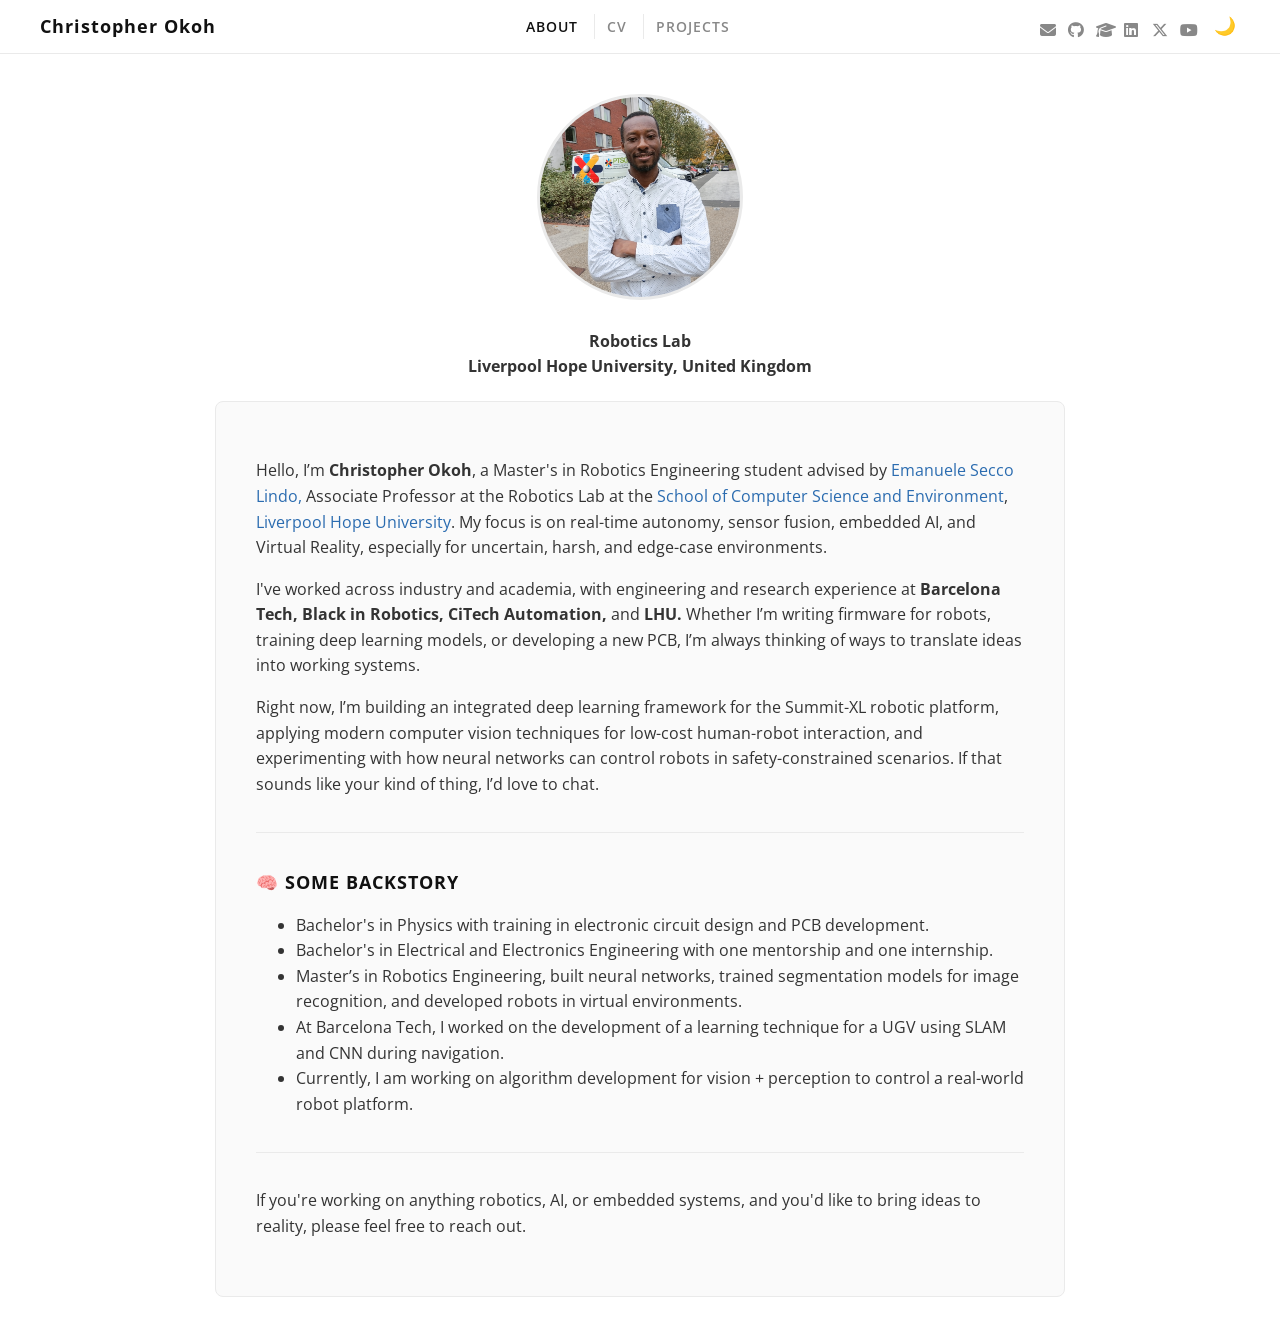
==== index.html @ cd01c273 "Update index.html" ====
<!DOCTYPE html>
<html lang="en">
<head>
    <meta charset="UTF-8">
    <meta name="viewport" content="width=device-width, initial-scale=1.0">
    <title>Christopher Okoh - About Me</title>
    <link rel="stylesheet" href="style.css">
    <link href="https://fonts.googleapis.com/css2?family=Open+Sans:wght@400;600;700&display=swap" rel="stylesheet">
    <link rel="stylesheet" href="https://cdnjs.cloudflare.com/ajax/libs/font-awesome/6.5.1/css/all.min.css" crossorigin="anonymous" referrerpolicy="no-referrer" />
</head>
<body>

    <header>
        <div class="header-container">
            <a href="index.html" class="site-title">Christopher Okoh</a>
            <nav>
                <ul>
                    <li><a href="index.html" class="active">ABOUT</a></li>
                    <li><a href="resume.html">CV</a></li>
                    <li><a href="projects.html">PROJECTS</a></li>
                </ul>
            </nav>
            <div class="header-actions">
                <div class="social-links">
                    <a href="mailto:okohchristopher@gmail.com" title="Email" class="social-icon"><i class="fas fa-envelope"></i></a>
                    <a href="https://github.com/ChristopherOkoh60" target="_blank" title="GitHub" class="social-icon"><i class="fab fa-github"></i></a>
                    <a href="https://scholar.google.com/citations?user=5Jgm3bQAAAAJ&hl=en" target="_blank" title="Google Scholar" class="social-icon"><i class="fas fa-graduation-cap"></i></a>
                    <a href="https://linkedin.com/in/christopher-okoh-01a04650" target="_blank" title="LinkedIn" class="social-icon"><i class="fab fa-linkedin"></i></a>
                    <a href="https://x.com/Onyi_x" target="_blank" aria-label="Twitter / X" class="social-icon">
                      <i class="fa-brands fa-x-twitter"></i>
                    </a>
                    <a href="https://youtube.com/@christopherokoh1161" target="_blank" title="YouTube" class="social-icon"><i class="fab fa-youtube"></i></a>
                </div>
                <button id="theme-toggle" class="theme-toggle-btn" aria-label="Toggle Theme">
                    <span id="theme-icon">🌙</span>
                </button>
            </div>
        </div>
    </header>

    <main>
        <section class="page-intro">
             <!-- Profile photo placed right above the About Me section -->
            <div class="hero-photo-wrapper">
                <img src="images/profile.jpg" alt="Christopher's Picture" class="hero-photo">
            </div>
            <h4>Robotics Lab<br>Liverpool Hope University, United Kingdom</h4>
        </section>

        <section class="main-card">
            <div class="sub-section">
                <p>
                    Hello, I’m <strong>Christopher Okoh</strong>, a Master's in Robotics Engineering student advised by <a href="https://profiles.hope.ac.uk/seccoe" style="text-decoration: none; border-bottom: none;" onmouseover="this.style.textDecoration='underline';" onmouseout="this.style.textDecoration='none';">Emanuele Secco Lindo,</a> Associate Professor at the Robotics Lab at the <a href="https://www.hope.ac.uk/computerscienceandtheenvironment/" style="text-decoration: none; border-bottom: none;" onmouseover="this.style.textDecoration='underline';" onmouseout="this.style.textDecoration='none';">School of Computer Science and Environment</a>, <a href="https://www.hope.ac.uk/" style="text-decoration: none; border-bottom: none;" onmouseover="this.style.textDecoration='underline';" onmouseout="this.style.textDecoration='none';">Liverpool Hope University</a>.  My focus is on real-time autonomy, sensor fusion, embedded AI, and Virtual Reality, especially for uncertain, harsh, and edge-case environments.
                <p>
                    I've worked across industry and academia, with engineering and research experience at <strong>Barcelona Tech, Black in Robotics, CiTech Automation,</strong> and <strong>LHU.</strong> Whether I’m writing firmware for robots, training deep learning models, or developing a new PCB, I’m always thinking of ways to translate ideas into working systems.
                </p>
                <p>
                    Right now, I’m building an integrated deep learning framework for the Summit-XL robotic platform, applying modern computer vision techniques for low-cost human-robot interaction, and experimenting with how neural networks can control robots in safety-constrained scenarios. If that sounds like your kind of thing, I’d love to chat.
                </p>
            </div>

            <hr class="separator">

            <div class="sub-section">
                <h2 class="section-title">🧠 SOME BACKSTORY</h2>
                <ul>
                    <li>Bachelor's in Physics with training in electronic circuit design and PCB development.</li>
                    <li>Bachelor's in Electrical and Electronics Engineering with one mentorship and one internship.</li>
                    <li>Master’s in Robotics Engineering, built neural networks, trained segmentation models for image recognition, and developed robots in virtual environments.</li>
                    <li>At Barcelona Tech, I worked on the development of a learning technique for a UGV using SLAM and CNN during navigation.</li>
                    <li>Currently, I am working on algorithm development for vision + perception to control a real-world robot platform.</li>
                </ul>
            </div>

             <hr class="separator">

            <div class="sub-section">
                
            <p>If you're working on anything robotics, AI, or embedded systems, and you'd like to bring ideas to reality, please feel free to reach out.</p>

            </div>
        </section>
    </main>

    <script src="script.js"></script>
</body>
</html>
---- style.css ----
:root {
    --bg-color: #ffffff;
    --card-bg: #fafafa;
    --text-color: #333333;
    --heading-color: #111111;
    --subtext-color: #888888;
    --border-color: #eaeaea;
    --link-color: #2b6cb0;
}

body.dark-theme {
    --bg-color: #121212;
    --card-bg: #1e1e1e;
    --text-color: #e0e0e0;
    --heading-color: #ffffff;
    --subtext-color: #aaaaaa;
    --border-color: #333333;
    --link-color: #63b3ed;
}

body {
    font-family: 'Open Sans', -apple-system, BlinkMacSystemFont, sans-serif;
    margin: 0;
    background-color: var(--bg-color);
    color: var(--text-color);
    line-height: 1.6;
    transition: background-color 0.3s ease, color 0.3s ease;
}

/* Header & Nav */
header {
    border-bottom: 1px solid var(--border-color);
    padding: 12px 0;
    background-color: var(--bg-color);
    position: sticky;
    top: 0;
    z-index: 100;
}

.header-container {
    display: flex;
    justify-content: space-between;
    align-items: center;
    max-width: 1200px;
    margin: 0 auto;
    padding: 0 20px;
}

.site-title {
    font-weight: 700;
    letter-spacing: 1px;
    font-size: 1.1rem;
    color: var(--heading-color);
    text-decoration: none;
}

nav ul {
    list-style: none;
    margin: 0;
    padding: 0;
    display: flex;
    align-items: center;
}

nav li {
    margin: 0 8px;
    border-left: 1px solid var(--border-color);
    padding-left: 12px;
}

nav li:first-child {
    border-left: none;
    padding-left: 0;
}

nav a {
    text-decoration: none;
    color: var(--subtext-color);
    font-size: 0.85rem;
    font-weight: 600;
    letter-spacing: 1px;
}

nav a:hover, nav a.active {
    color: var(--heading-color);
}

/* Social Header Icons */
.header-actions {
    display: flex;
    align-items: center;
    gap: 12px;
}

.social-links {
    display: flex;
    gap: 10px;
    align-items: center;
}

.social-icon {
    color: var(--subtext-color);
    width: 18px;
    height: 18px;
    transition: color 0.2s ease;
}

.social-icon:hover {
    color: var(--heading-color);
}

.theme-toggle-btn {
    background: none;
    border: none;
    cursor: pointer;
    font-size: 1.1rem;
    color: var(--heading-color);
    padding: 4px;
    display: flex;
    align-items: center;
}

/* Main Layout */
main {
    max-width: 850px;
    margin: 0 auto;
    padding: 40px 20px;
}

.page-intro {
    text-align: center;
    margin-bottom: 15px;
}

.page-intro h1 {
    font-size: 2.2rem;
    color: var(--heading-color);
    margin-bottom: 10px;
    letter-spacing: 5px;
    text-decoration: none;
}

.word-count {
    color: var(--subtext-color);
    font-size: 0.85rem;
    letter-spacing: 1px;
}

.main-card {
    background-color: var(--card-bg);
    border-radius: 8px;
    padding: 40px;
    border: 1px solid var(--border-color);
}

/* Profile Photo Styling */
.hero-photo-wrapper {
    text-align: center;
    margin-bottom: 1px;
}

.hero-photo {
    width: 200px;
    height: 200px;
    border-radius: 50%;
    object-fit: cover;
    border: 3px solid var(--border-color);
}

.section-title {
    font-size: 1.1rem;
    color: var(--heading-color);
    margin-bottom: 10px;
    text-transform: uppercase;
    letter-spacing: 1px;
}

.separator {
    border: 0;
    border-top: 1px solid var(--border-color);
    margin: 35px 0;
}

a {
    color: var(--link-color);
}

/* Footer Profile Section */
.page-footer-profile {
    margin-top: 60px;
    padding-top: 30px;
    padding_bottom: 40px;
    border-top: 1px solid var(--border-color);
    text-align: center;
    width: 100%;
    clear: both;
}

.footer-photo {
    width: 90px;
    height: 90px;
    border-radius: 50%;
    object-fit: cover;
    border: 2px solid var(--border-color);
    margin: 0 auto 10px auto;
    display: block;
}

.footer-name {
    font-weight: 700;
    font-size: 1.1rem;
    color: var(--heading-color);
    margin: 0;
    text-align: center;
}

.footer-email {
    font-size: 0.9rem;
    color: var(--subtext-color);
    margin-top: 4px;
}

.footer-email a {
    color: var(--subtext-color);
    text-decoration: none;
}

.footer-email a:hover {
    text-decoration: underline;
}

@media (max-width: 768px) {
    .header-container {
        flex-direction: column;
        gap: 15px;
    }
    nav ul {
        flex-wrap: wrap;
        justify-content: center;
    }
    nav li {
        margin: 4px;
        border-left: none;
        padding-left: 0;
    }
}

/* CV Layout (Two Columns) */
.cv-container {
    display: grid;
    grid-template-columns: 200px 1fr;
    gap: 40px;
    max-width: 1100px;
    margin: 0 auto;
    padding: 40px 20px;
    align-items: start;
}

/* Left Sidebar Navigation */
.cv-sidebar {
    position: sticky;
    top: 40px;
    height: fit-content;
    max-height: calc(100vh - 120px);
    overflow-y: auto;
}

.cv-nav ul {
    list-style: none;
    padding: 0;
    margin: 0;
    display: flex;
    flex-direction: column;
    gap: 4px;
}

.cv-nav li {
    border-left: none;
    padding-left: 0;
    margin: 0;
}

.cv-nav a {
    display: block;
    padding: 6px 0 6px 16px;
    color: var(--subtext-color);
    font-weight: 600;
    font-size: 0.95rem;
    text-decoration: none !important;
    position: relative;
    transition: color 0.2s ease;
    border-left: 3px solid transparent;
}

.cv-nav a:hover {
    color: var(--heading-color);
    border-left: 3px solid #2b6cb0;
}

.cv-nav a.active {
    color: #2B6CB0 !important;
    font-weight: 700;
    border-left: 3px solid #2B6CB0 !important;
}

/* Right Content Area */
.cv-title {
    font-size: 2.2rem;
    font-weight: 400;
    color: var(--heading-color);
    margin-top: 0;
    margin-bottom: 25px;
}

/* Card Container with Drop Shadow */
.cv-card {
    background-color: var(--card-bg);
    border: 1px solid var(--border-color);
    border-radius: 8px;
    padding: 35px 40px;
    box-shadow: 0 4px 18px rgba(0, 0, 0, 0.05);
    margin-bottom: 30px;
}

.cv-card:last-child {
    margin-bottom: 0;
}

.cv-card-title {
    font-size: 1.8rem;
    font-weight: 400;
    color: var(--heading-color);
    margin-top: 0;
    margin-bottom: 30px;
}

/* Key-Value Pair Alignment Grid */
.info-grid {
    display: grid;
    grid-template-columns: 120px 1fr;
    row-gap: 20px;
    column-gap: 15px;
    align-items: start;
}

.info-label {
    font-weight: 700;
    font-size: 1.05rem;
    color: var(--heading-color);
}

.info-value {
    color: var(--text-color);
    font-size: 1rem;
    line-height: 1.5;
}

/* Removes underline by default */
.blue-link, 
.blue-link:link, 
.blue-link:visited {
    color: #2b6cb0;
    text-decoration: none !important;
}

/* Adds underline only on hover */
.blue-link:hover {
    text-decoration: underline !important;
}

/* Mobile Responsiveness */
@media (max-width: 768px) {
    .cv-container {
        grid-template-columns: 1fr;
        gap: 20px;
    }

    .cv-sidebar {
        position: relative;
        top: 0;
    }

    .cv-nav ul {
        flex-direction: row;
        flex-wrap: wrap;
        gap: 15px;
    }

    .info-grid {
        grid-template-columns: 1fr;
        row-gap: 8px;
    }
}

/* Work Section Specific Styling */
.work-item {
    margin-bottom: 30px;
}

.work-item:last-child {
    margin-bottom: 0;
}

.work-header {
    display: flex;
    align-items: center;
    gap: 15px;
    flex-wrap: wrap;
    margin-bottom: 6px;
}

/* Date Pill Badge */
.date-badge {
    background-color: #2B6CB0; /* Uses your established blue color */
    color: #ffffff;
    font-size: 0.8rem;
    font-weight: 700;
    padding: 4px 10px;
    border-radius: 4px;
    letter-spacing: 0.5px;
}

/* Job Title using the established Blue */
.job-title {
    font-size: 1.25rem;
    font-weight: 700;
    color: #2B6CB0; 
    margin: 0;
}

.job-company {
    font-weight: 600;
    color: var(--heading-color);
    margin: 4px 0;
}

.job-description {
    color: var(--text-color);
    margin: 4px 0 12px 0;
}

/* Bullet list styling */
.job-bullets {
    margin: 0;
    padding-left: 20px;
}

.job-bullets li {
    color: var(--text-color);
    margin-bottom: 6px;
    line-height: 1.5;
}

/* Subtle separator between work entries */
.card-separator {
    border: 0;
    border-top: 1px solid var(--border-color);
    margin: 25px 0;
}

/* Flex container aligns children side-by-side */
.volunteer-header {
    display: flex;
    align-items: center; /* Centers badge and title vertically */
    gap: 15px;            /* Adds space between badge and title */
    margin-bottom: 6px;
}

/* Ensure margins on the heading don't break line height */
.volunteer-title {
    font-size: 1.25rem;
    font-weight: 700;
    color: #2B6CB0; /* Your established blue */
    margin: 0;      /* Removes default h3 top/bottom margin */
}

/* Base style for the badge */
.date-badge {
    background-color: #2B6CB0;
    color: #ffffff;
    font-size: 0.8rem;
    font-weight: 700;
    padding: 4px 10px;
    border-radius: 4px;
    white-space: nowrap; /* Keeps date text on one line */
}

/* Container holding left and right columns */
.education-item {
    display: grid;
    grid-template-columns: 180px 1fr; /* 180px for date/location, rest for details */
    gap: 20px;
    align-items: start;
    margin-bottom: 25px;
}

/* Left Column Styling: Stack date badge and location vertically */
.edu-meta {
    display: flex;
    flex-direction: column;
    align-items: flex-start;
    gap: 8px; /* Space between badge and location tag */
}

/* Right Column Styling: Stack degree, university, and field vertically */
.edu-details {
    display: flex;
    flex-direction: column;
    gap: 4px;
}

/* Styling Adjustments */
.degree-title {
    font-size: 1.25rem;
    font-weight: 700;
    color: #2B6CB0; /* Established blue */
    margin: 0;
    line-height: 1.2;
}

.university-name {
    font-weight: 600;
    color: var(--heading-color);
    margin: 0;
}

.field-of-study {
    color: var(--text-color);
    margin: 0;
}

.location-tag {
    display: inline-flex;
    align-items: center;
    gap: 5px;
    color: var(--subtext-color, #666666);
    font-size: 0.85rem;
}

.location-tag i {
    color: #2B6CB0;
}

/* Responsive breakpoint for mobile screens */
@media (max-width: 600px) {
    .education-item {
        grid-template-columns: 1fr;
        gap: 10px;
    }
}

/* Skills Section Grid Layout */
.skills-grid {
    display: grid;
    grid-template-columns: repeat(2, 1fr); /* 2 equal columns */
    gap: 32px 40px; /* 32px vertical gap, 40px horizontal gap */
    margin-top: 20px;
}

.skill-category {
    display: flex;
    flex-direction: column;
}

/* Category Title with Icon */
.skill-category-title {
    display: flex;
    align-items: center;
    gap: 10px;
    font-size: 1.1rem;
    font-weight: 600;
    color: #2B6CB0; /* Established blue color (or change to your preferred accent) */
    margin: 0 0 12px 0;
}

.skill-category-title i {
    font-size: 1rem;
    color: #2B6CB0;
}

/* List of Skills */
.skill-list {
    list-style: none; /* No bullet points */
    padding: 0;
    margin: 0;
}

.skill-list li {
    font-size: 0.95rem;
    color: var(--text-color, #333333);
    margin-bottom: 8px;
    line-height: 1.4;
}

.skill-list li:last-child {
    margin-bottom: 0;
}

/* Responsive adjustment for small screens */
@media (max-width: 650px) {
    .skills-grid {
        grid-template-columns: 1fr; /* Switch to 1 column on mobile */
        gap: 24px;
    }
}

.pdf-btn {
    display: inline-flex;
    align-items: center;
    gap: 8px;
    background-color: #2B6CB0; /* Established blue */
    color: #ffffff !important;
    padding: 8px 16px;
    border-radius: 6px;
    font-size: 0.9rem;
    font-weight: 600;
    text-decoration: none !important;
    transition: background-color 0.2s ease, transform 0.1s ease;
}

.pdf-btn:hover {
    background-color: #1a4971; /* Darker blue shade on hover */
    transform: translateY(-1px);
}

.pdf-btn i {
    font-size: 1.1rem;
}

/* Resume Outer Container */
.resume-container {
    max-width: 850px;
    margin: 0 auto;
    padding: 30px;
    font-family: Arial, Helvetica, sans-serif;
    color: #222222;
}

/* Top Contact Header */
.contact-header {
    display: flex;
    justify-content: center;
    align-items: center;
    flex-wrap: wrap;
    gap: 8px;
    font-size: 0.85rem;
    margin-bottom: 30px;
}

.contact-header a {
    color: inherit;
    text-decoration: none;
}

.contact-header a:hover {
    text-decoration: underline;
}

.contact-header .sep {
    color: #888888;
    margin: 0 4px;
}

/* Section Titles and Horizontal Rule */
.section-header {
    display: flex;
    align-items: center;
    gap: 12px;
    margin-top: 25px;
    margin-bottom: 20px;
}

.section-header h2 {
    font-size: 1.8rem;
    font-weight: 800;
    color: #0000FF; /* Vibrant Blue Accent (or use #2B6CB0) */
    margin: 0;
    white-space: nowrap;
    display: flex;
    align-items: center;
    gap: 8px;
}

.section-line {
    flex-grow: 1;
    border: none;
    border-top: 1.5px solid #888888;
    margin: 0;
}

/* Entry Row Grid (2 Columns: Left content, Right dates/locations) */
.entry-row {
    display: grid;
    grid-template-columns: 1fr auto; /* Left side expands, right side shrinks to content */
    gap: 20px;
    margin-bottom: 22px;
}

/* Left Column Styling */
.entry-left .degree-title {
    font-size: 1.1rem;
    font-weight: 800;
    margin: 0 0 2px 0;
    color: #111111;
}

.entry-left .specialization {
    font-size: 0.95rem;
    margin: 0 0 4px 0;
}

.entry-left .institution {
    font-size: 0.95rem;
    color: #555555;
    margin: 0 0 8px 0;
}

.entry-bullets {
    margin: 0;
    padding-left: 18px;
}

.entry-bullets li {
    font-size: 0.9rem;
    color: #444444;
    margin-bottom: 4px;
}

/* Right Column Styling */
.entry-right {
    display: flex;
    flex-direction: column;
    align-items: flex-end;
    gap: 12px;
}

.entry-right .location {
    font-style: italic;
    font-size: 0.9rem;
    color: #777777;
}

.entry-right .dates {
    font-style: italic;
    font-size: 0.9rem;
    color: #777777;
}
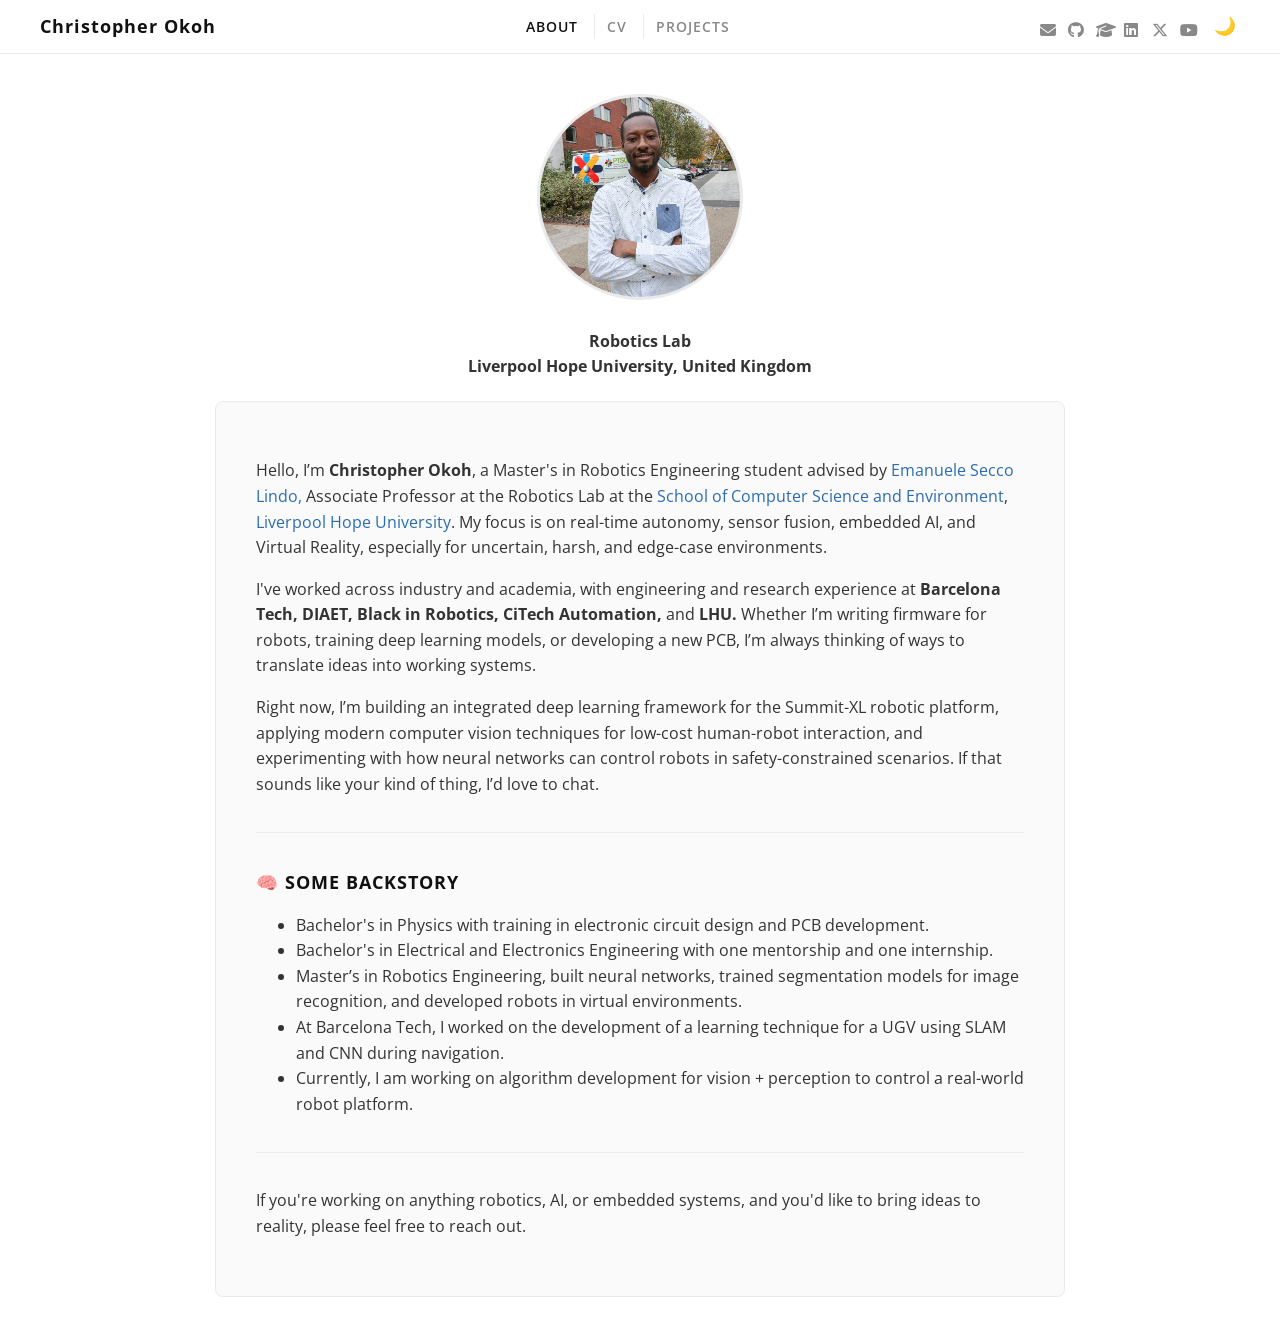
==== commit a7cc66ea: "Update index.html" ====
--- a/index.html
+++ b/index.html
@@ -5,6 +5,7 @@
     <meta name="viewport" content="width=device-width, initial-scale=1.0">
     <title>Christopher Okoh - About Me</title>
     <link rel="stylesheet" href="style.css">
+    <link rel="stylesheet" href="https://cdnjs.cloudflare.com/ajax/libs/font-awesome/6.5.1/css/all.min.css">
     <link href="https://fonts.googleapis.com/css2?family=Open+Sans:wght@400;600;700&display=swap" rel="stylesheet">
     <link rel="stylesheet" href="https://cdnjs.cloudflare.com/ajax/libs/font-awesome/6.5.1/css/all.min.css" crossorigin="anonymous" referrerpolicy="no-referrer" />
 </head>
@@ -52,7 +53,7 @@
                 <p>
                     Hello, I’m <strong>Christopher Okoh</strong>, a Master's in Robotics Engineering student advised by <a href="https://profiles.hope.ac.uk/seccoe" style="text-decoration: none; border-bottom: none;" onmouseover="this.style.textDecoration='underline';" onmouseout="this.style.textDecoration='none';">Emanuele Secco Lindo,</a> Associate Professor at the Robotics Lab at the <a href="https://www.hope.ac.uk/computerscienceandtheenvironment/" style="text-decoration: none; border-bottom: none;" onmouseover="this.style.textDecoration='underline';" onmouseout="this.style.textDecoration='none';">School of Computer Science and Environment</a>, <a href="https://www.hope.ac.uk/" style="text-decoration: none; border-bottom: none;" onmouseover="this.style.textDecoration='underline';" onmouseout="this.style.textDecoration='none';">Liverpool Hope University</a>.  My focus is on real-time autonomy, sensor fusion, embedded AI, and Virtual Reality, especially for uncertain, harsh, and edge-case environments.
                 <p>
-                    I've worked across industry and academia, with engineering and research experience at <strong>Barcelona Tech, Black in Robotics, CiTech Automation,</strong> and <strong>LHU.</strong> Whether I’m writing firmware for robots, training deep learning models, or developing a new PCB, I’m always thinking of ways to translate ideas into working systems.
+                    I've worked across industry and academia, with engineering and research experience at <strong>Barcelona Tech, DIAET, Black in Robotics, CiTech Automation,</strong> and <strong>LHU.</strong> Whether I’m writing firmware for robots, training deep learning models, or developing a new PCB, I’m always thinking of ways to translate ideas into working systems.
                 </p>
                 <p>
                     Right now, I’m building an integrated deep learning framework for the Summit-XL robotic platform, applying modern computer vision techniques for low-cost human-robot interaction, and experimenting with how neural networks can control robots in safety-constrained scenarios. If that sounds like your kind of thing, I’d love to chat.
--- a/style.css
+++ b/style.css
@@ -629,7 +629,7 @@
 
 /* Resume Outer Container */
 .resume-container {
-    max-width: 850px;
+    max-width: 1050px;
     margin: 0 auto;
     padding: 30px;
     font-family: Arial, Helvetica, sans-serif;
@@ -644,7 +644,7 @@
     flex-wrap: wrap;
     gap: 8px;
     font-size: 0.85rem;
-    margin-bottom: 30px;
+    margin-bottom: 6px;
 }
 
 .contact-header a {
@@ -666,14 +666,14 @@
     display: flex;
     align-items: center;
     gap: 12px;
-    margin-top: 25px;
-    margin-bottom: 20px;
+    margin-top: 3px;
+    margin-bottom: 3px;
 }
 
 .section-header h2 {
     font-size: 1.8rem;
     font-weight: 800;
-    color: #0000FF; /* Vibrant Blue Accent (or use #2B6CB0) */
+    color: #2B6CB0;
     margin: 0;
     white-space: nowrap;
     display: flex;
@@ -692,27 +692,27 @@
 .entry-row {
     display: grid;
     grid-template-columns: 1fr auto; /* Left side expands, right side shrinks to content */
-    gap: 20px;
-    margin-bottom: 22px;
+    gap: 10px;
+    margin-bottom: 8px;
 }
 
 /* Left Column Styling */
 .entry-left .degree-title {
     font-size: 1.1rem;
     font-weight: 800;
-    margin: 0 0 2px 0;
+    margin: 0 0 1px 0;
     color: #111111;
 }
 
 .entry-left .specialization {
     font-size: 0.95rem;
-    margin: 0 0 4px 0;
+    margin: 0 0 1px 0;
 }
 
 .entry-left .institution {
     font-size: 0.95rem;
-    color: #555555;
-    margin: 0 0 8px 0;
+    color: #2B6CB0;
+    margin: 0 0 1px 0;
 }
 
 .entry-bullets {
@@ -723,7 +723,7 @@
 .entry-bullets li {
     font-size: 0.9rem;
     color: #444444;
-    margin-bottom: 4px;
+    margin-bottom: 1px;
 }
 
 /* Right Column Styling */
@@ -731,7 +731,7 @@
     display: flex;
     flex-direction: column;
     align-items: flex-end;
-    gap: 12px;
+    gap: 20px;
 }
 
 .entry-right .location {
@@ -745,3 +745,162 @@
     font-size: 0.9rem;
     color: #777777;
 }
+
+/* Center-aligned main header name */
+.resume-name {
+    text-align: center;
+    font-size: 2.5rem;      /* Large title size */
+    font-weight: 300;       /* Lighter weight for First Name */
+    color: #222222;         /* Dark gray/black for First Name */
+    margin-top: 0;
+    margin-bottom: 1px;
+    line-height: 1.1;
+    letter-spacing: 0.5px;
+}
+
+/* Blue styling for Last Name */
+.resume-name .last-name {
+    font-weight: 700;       /* Bold */
+    color: #2B6CB0;         /* Blue accent (or use #2B6CB0 to match your blue) */
+}
+
+/* Container for Skills */
+.skills-grid {
+    display: flex;
+    flex-direction: column;
+    gap: 5px;
+    margin-top: 0;
+    
+    /* 1. Indent from the left to match the titles/bullets above */
+    padding-left: 0; /* Change to match your standard section padding if you have any */
+    
+    /* 2. Limit the width on the right to align with the training entries above */
+    max-width: 100%; 
+}
+
+/* Individual skill row */
+.skill-row {
+    display: grid;
+    /* Fixed 130px width for labels on the left, remaining space for content on the right */
+    grid-template-columns: 130px 1fr; 
+    column-gap: 15px;
+    align-items: baseline;
+}
+
+/* Left Label: Left-aligned so it starts at the exact left margin */
+.skill-label {
+    font-weight: 800;
+    color: #111111;
+    text-align: left; /* Essential: aligns with the title text above */
+    font-size: 0.95rem;
+    line-height: 1.1;
+}
+
+/* Right Values: Gray text that wraps neatly */
+.skill-values {
+    color: #555555;
+    font-size: 0.9rem;
+    line-height: 1.3;
+}
+
+/* 2-Column Grid Wrapper */
+.projects-grid {
+    display: grid;
+    grid-template-columns: repeat(2, 1fr); /* Creates 2 equal columns */
+    gap: 24px;                            /* Space between cards */
+    max-width: 1200px;
+    margin: 0 auto;
+    padding: 20px 0;
+}
+
+/* Individual Card Setup */
+.project-card {
+    display: flex;
+    flex-direction: column;
+    border: 1px solid #E2E8F0;
+    border-radius: 6px;
+    background-color: #FFFFFF;
+    overflow: hidden;
+    box-shadow: 0 1px 3px rgba(0, 0, 0, 0.05);
+}
+
+/* Responsive 16:9 Video Box */
+.video-container {
+    position: relative;
+    width: 100%;
+    padding-top: 56.25%; /* 16:9 Aspect Ratio */
+    background-color: #000;
+}
+
+.video-container iframe {
+    position: absolute;
+    top: 0;
+    left: 0;
+    width: 100%;
+    height: 100%;
+    border: none;
+}
+
+/* Description Box */
+.project-content {
+    padding: 24px;
+    display: flex;
+    flex-direction: column;
+    flex-grow: 1; /* Keeps card heights balanced */
+    border-top: 1px solid #E2E8F0;
+}
+
+/* Date */
+.project-date {
+    font-size: 0.75rem;
+    color: #94A3B8;
+    letter-spacing: 1.5px;
+    text-transform: uppercase;
+    margin-bottom: 8px;
+    font-weight: 500;
+}
+
+/* Title */
+.project-title {
+    font-size: 1.15rem;
+    font-weight: 800;
+    color: #1E293B;
+    letter-spacing: 0.5px;
+    text-transform: uppercase;
+    margin: 0 0 10px 0;
+}
+
+/* Description Text */
+.project-description {
+    font-size: 0.92rem;
+    line-height: 1.6;
+    color: #475569;
+    margin-bottom: 20px;
+    flex-grow: 1; /* Pushes the tags to the bottom of the card */
+}
+
+/* Tags Layout */
+.project-tags {
+    display: flex;
+    flex-wrap: wrap;
+    gap: 8px;
+}
+
+.tag {
+    font-size: 0.68rem;
+    font-weight: 500;
+    color: #64748B;
+    letter-spacing: 0.5px;
+    text-transform: uppercase;
+    border: 1px solid #E2E8F0;
+    padding: 5px 10px;
+    border-radius: 4px;
+    background-color: #F8FAFC;
+}
+
+/* Mobile Responsiveness (Stacks into 1 column on mobile screens) */
+@media (max-width: 768px) {
+    .projects-grid {
+        grid-template-columns: 1fr;
+    }
+}
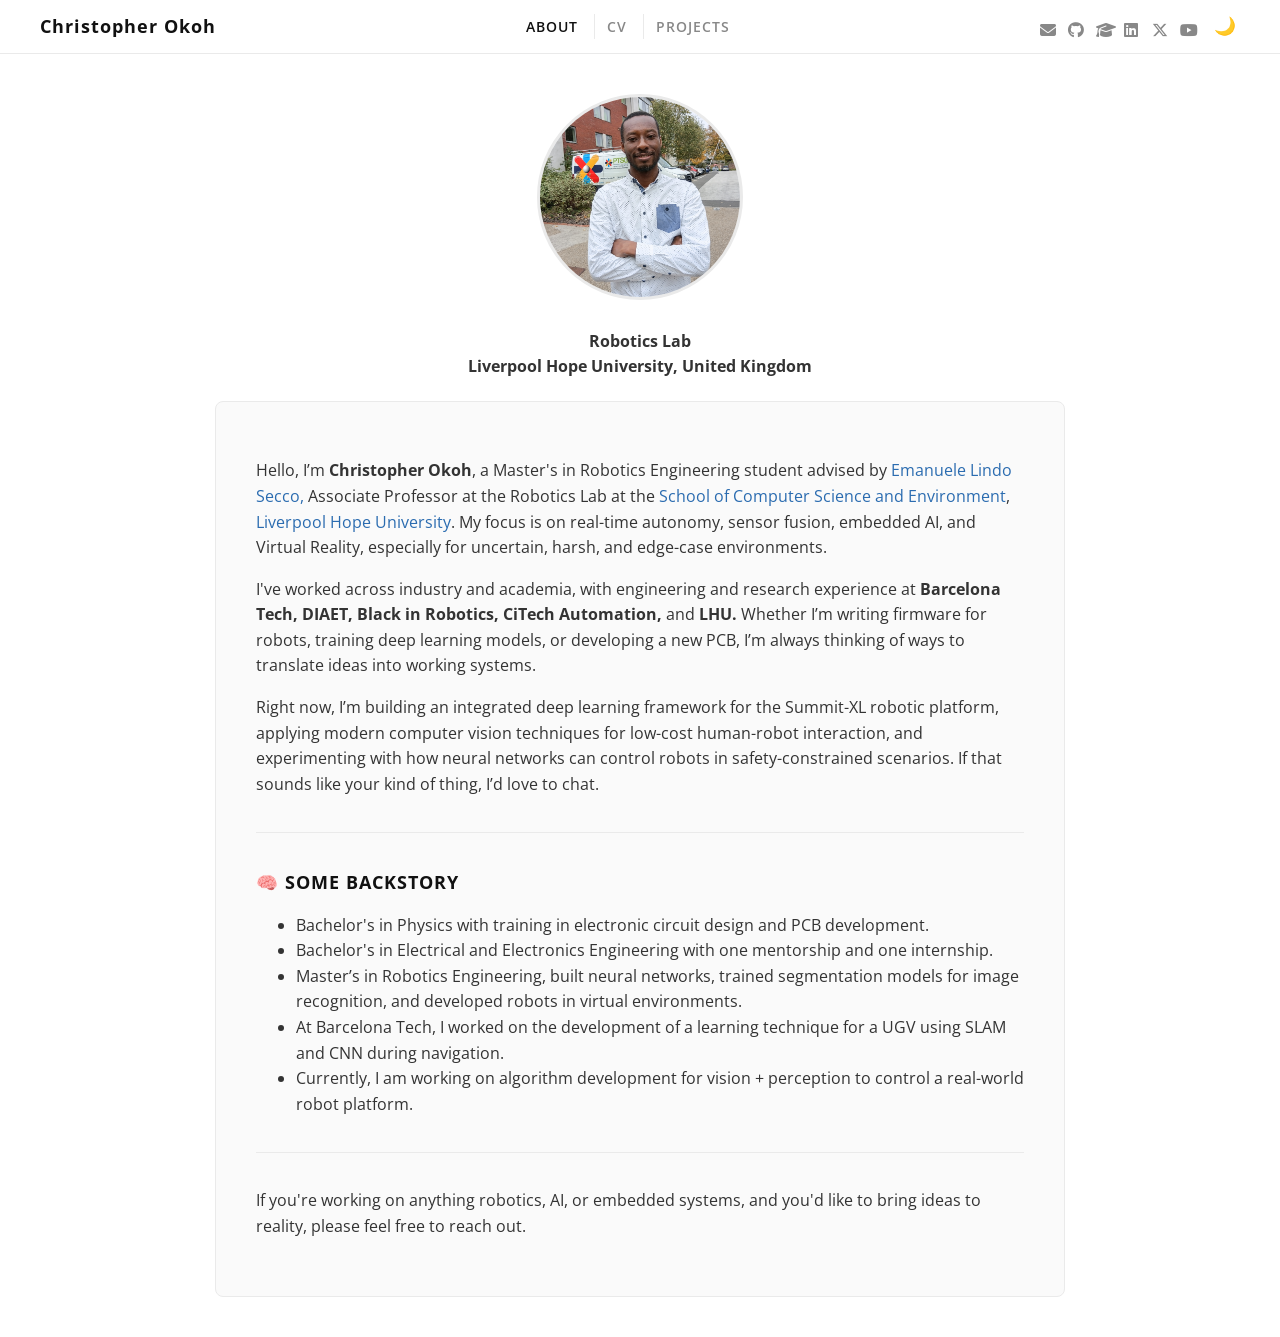
==== commit b40513e3: "Update index.html" ====
--- a/index.html
+++ b/index.html
@@ -51,7 +51,7 @@
         <section class="main-card">
             <div class="sub-section">
                 <p>
-                    Hello, I’m <strong>Christopher Okoh</strong>, a Master's in Robotics Engineering student advised by <a href="https://profiles.hope.ac.uk/seccoe" style="text-decoration: none; border-bottom: none;" onmouseover="this.style.textDecoration='underline';" onmouseout="this.style.textDecoration='none';">Emanuele Secco Lindo,</a> Associate Professor at the Robotics Lab at the <a href="https://www.hope.ac.uk/computerscienceandtheenvironment/" style="text-decoration: none; border-bottom: none;" onmouseover="this.style.textDecoration='underline';" onmouseout="this.style.textDecoration='none';">School of Computer Science and Environment</a>, <a href="https://www.hope.ac.uk/" style="text-decoration: none; border-bottom: none;" onmouseover="this.style.textDecoration='underline';" onmouseout="this.style.textDecoration='none';">Liverpool Hope University</a>.  My focus is on real-time autonomy, sensor fusion, embedded AI, and Virtual Reality, especially for uncertain, harsh, and edge-case environments.
+                    Hello, I’m <strong>Christopher Okoh</strong>, a Master's in Robotics Engineering student advised by <a href="https://profiles.hope.ac.uk/seccoe" style="text-decoration: none; border-bottom: none;" onmouseover="this.style.textDecoration='underline';" onmouseout="this.style.textDecoration='none';">Emanuele Lindo Secco,</a> Associate Professor at the Robotics Lab at the <a href="https://www.hope.ac.uk/computerscienceandtheenvironment/" style="text-decoration: none; border-bottom: none;" onmouseover="this.style.textDecoration='underline';" onmouseout="this.style.textDecoration='none';">School of Computer Science and Environment</a>, <a href="https://www.hope.ac.uk/" style="text-decoration: none; border-bottom: none;" onmouseover="this.style.textDecoration='underline';" onmouseout="this.style.textDecoration='none';">Liverpool Hope University</a>.  My focus is on real-time autonomy, sensor fusion, embedded AI, and Virtual Reality, especially for uncertain, harsh, and edge-case environments.
                 <p>
                     I've worked across industry and academia, with engineering and research experience at <strong>Barcelona Tech, DIAET, Black in Robotics, CiTech Automation,</strong> and <strong>LHU.</strong> Whether I’m writing firmware for robots, training deep learning models, or developing a new PCB, I’m always thinking of ways to translate ideas into working systems.
                 </p>
--- a/style.css
+++ b/style.css
@@ -765,7 +765,7 @@
 }
 
 /* Container for Skills */
-.skills-grid {
+/*.skills-grid {
     display: flex;
     flex-direction: column;
     gap: 5px;
@@ -776,32 +776,32 @@
     
     /* 2. Limit the width on the right to align with the training entries above */
     max-width: 100%; 
-}
+}*/
 
 /* Individual skill row */
-.skill-row {
+/*.skill-row {
     display: grid;
     /* Fixed 130px width for labels on the left, remaining space for content on the right */
     grid-template-columns: 130px 1fr; 
     column-gap: 15px;
     align-items: baseline;
-}
+}*/
 
 /* Left Label: Left-aligned so it starts at the exact left margin */
-.skill-label {
+/*.skill-label {
     font-weight: 800;
     color: #111111;
     text-align: left; /* Essential: aligns with the title text above */
     font-size: 0.95rem;
     line-height: 1.1;
-}
+}*/
 
 /* Right Values: Gray text that wraps neatly */
-.skill-values {
+/*.skill-values {
     color: #555555;
     font-size: 0.9rem;
     line-height: 1.3;
-}
+}*/
 
 /* 2-Column Grid Wrapper */
 .projects-grid {
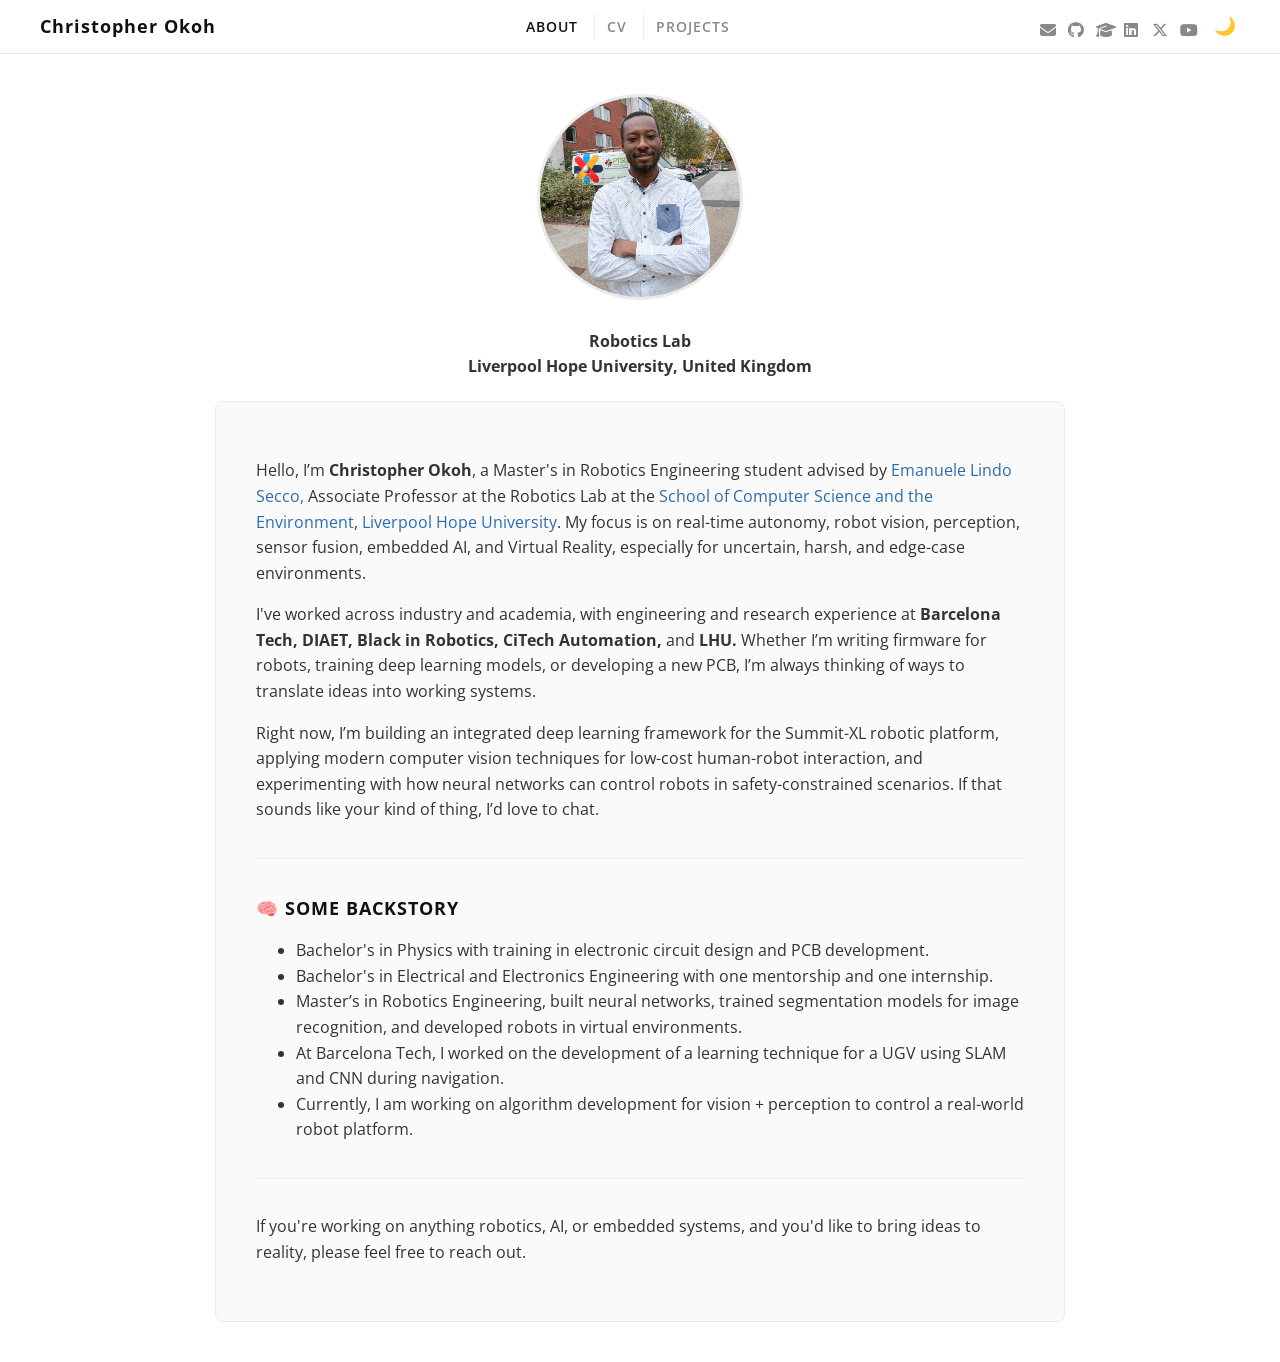
==== commit 0e13d39f: "Update index.html" ====
--- a/index.html
+++ b/index.html
@@ -51,7 +51,7 @@
         <section class="main-card">
             <div class="sub-section">
                 <p>
-                    Hello, I’m <strong>Christopher Okoh</strong>, a Master's in Robotics Engineering student advised by <a href="https://profiles.hope.ac.uk/seccoe" style="text-decoration: none; border-bottom: none;" onmouseover="this.style.textDecoration='underline';" onmouseout="this.style.textDecoration='none';">Emanuele Lindo Secco,</a> Associate Professor at the Robotics Lab at the <a href="https://www.hope.ac.uk/computerscienceandtheenvironment/" style="text-decoration: none; border-bottom: none;" onmouseover="this.style.textDecoration='underline';" onmouseout="this.style.textDecoration='none';">School of Computer Science and Environment</a>, <a href="https://www.hope.ac.uk/" style="text-decoration: none; border-bottom: none;" onmouseover="this.style.textDecoration='underline';" onmouseout="this.style.textDecoration='none';">Liverpool Hope University</a>.  My focus is on real-time autonomy, sensor fusion, embedded AI, and Virtual Reality, especially for uncertain, harsh, and edge-case environments.
+                    Hello, I’m <strong>Christopher Okoh</strong>, a Master's in Robotics Engineering student advised by <a href="https://profiles.hope.ac.uk/seccoe" style="text-decoration: none; border-bottom: none;" onmouseover="this.style.textDecoration='underline';" onmouseout="this.style.textDecoration='none';">Emanuele Lindo Secco,</a> Associate Professor at the Robotics Lab at the <a href="https://www.hope.ac.uk/computerscienceandtheenvironment/" style="text-decoration: none; border-bottom: none;" onmouseover="this.style.textDecoration='underline';" onmouseout="this.style.textDecoration='none';">School of Computer Science and the Environment</a>, <a href="https://www.hope.ac.uk/" style="text-decoration: none; border-bottom: none;" onmouseover="this.style.textDecoration='underline';" onmouseout="this.style.textDecoration='none';">Liverpool Hope University</a>.  My focus is on real-time autonomy, robot vision, perception, sensor fusion, embedded AI, and Virtual Reality, especially for uncertain, harsh, and edge-case environments.
                 <p>
                     I've worked across industry and academia, with engineering and research experience at <strong>Barcelona Tech, DIAET, Black in Robotics, CiTech Automation,</strong> and <strong>LHU.</strong> Whether I’m writing firmware for robots, training deep learning models, or developing a new PCB, I’m always thinking of ways to translate ideas into working systems.
                 </p>
--- a/style.css
+++ b/style.css
@@ -765,7 +765,7 @@
 }
 
 /* Container for Skills */
-/*.skills-grid {
+/*.skills-grid1 {
     display: flex;
     flex-direction: column;
     gap: 5px;
@@ -779,7 +779,7 @@
 }*/
 
 /* Individual skill row */
-/*.skill-row {
+/*.skill-row1 {
     display: grid;
     /* Fixed 130px width for labels on the left, remaining space for content on the right */
     grid-template-columns: 130px 1fr; 
@@ -788,18 +788,18 @@
 }*/
 
 /* Left Label: Left-aligned so it starts at the exact left margin */
-/*.skill-label {
-    font-weight: 800;
+.skill-label1 {
+    font-weight: 300;
     color: #111111;
     text-align: left; /* Essential: aligns with the title text above */
-    font-size: 0.95rem;
+    font-size: 0.6rem;
     line-height: 1.1;
 }*/
 
 /* Right Values: Gray text that wraps neatly */
-/*.skill-values {
+.skill-values1 {
     color: #555555;
-    font-size: 0.9rem;
+    font-size: 0.6rem;
     line-height: 1.3;
 }*/
 
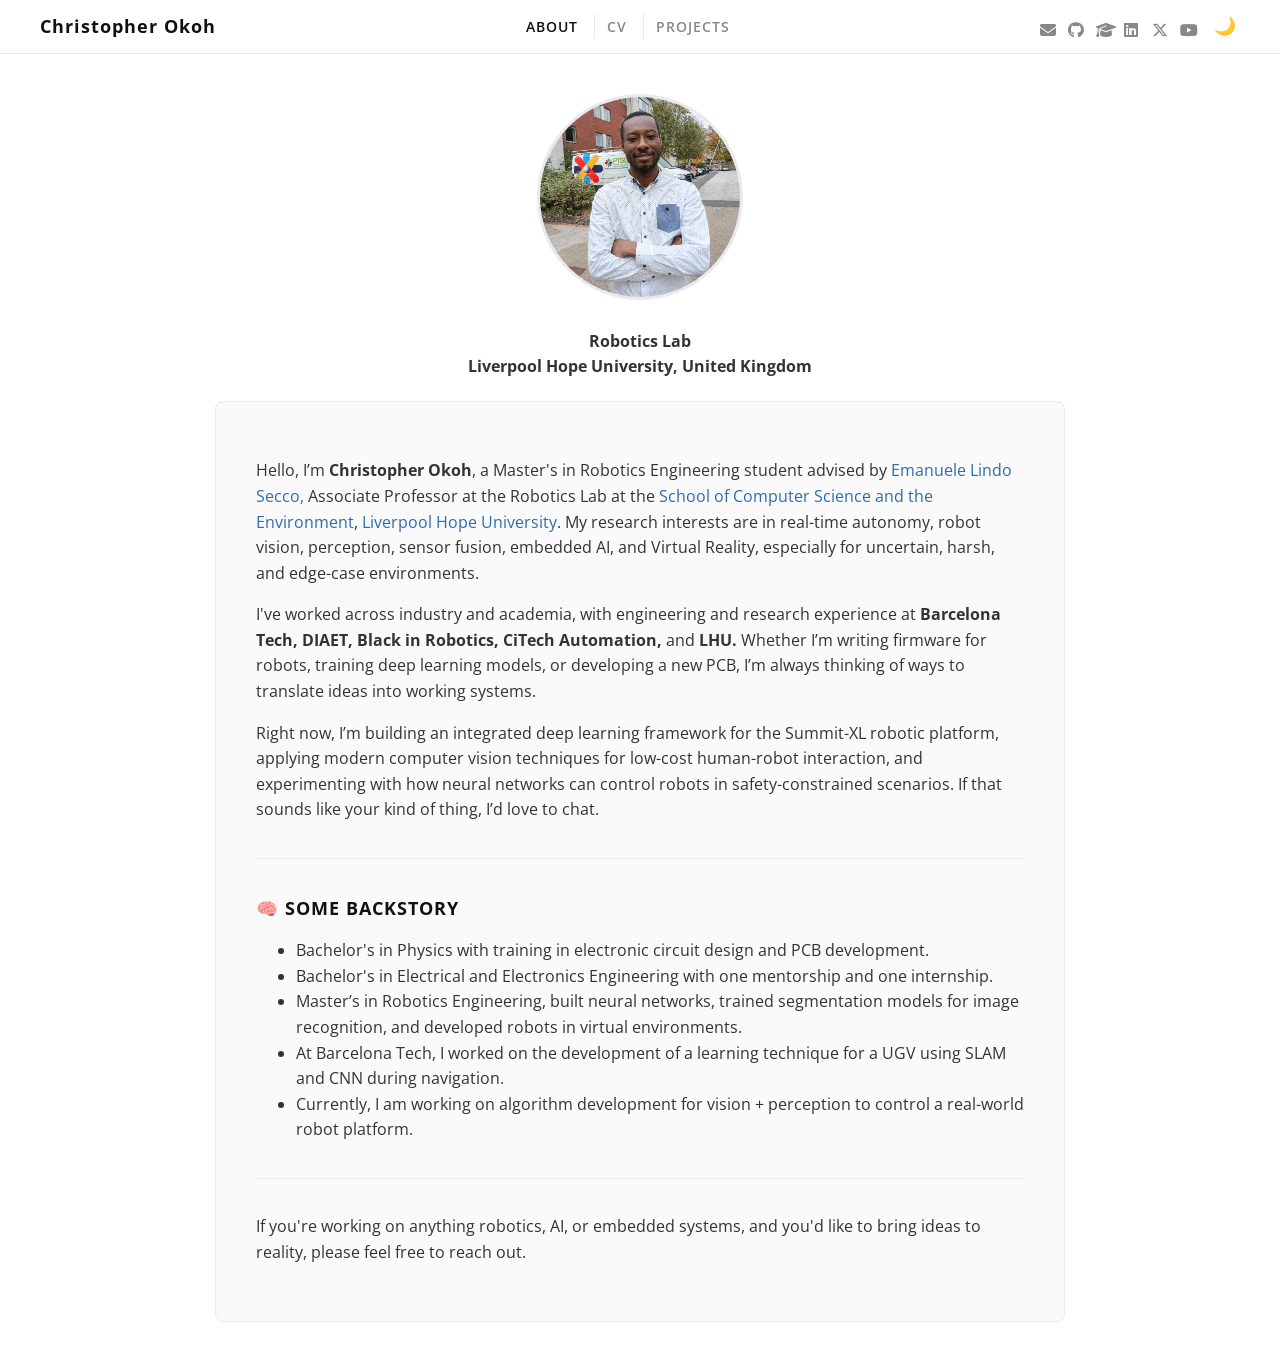
==== commit 4f11bfd7: "Update index.html" ====
--- a/index.html
+++ b/index.html
@@ -51,7 +51,7 @@
         <section class="main-card">
             <div class="sub-section">
                 <p>
-                    Hello, I’m <strong>Christopher Okoh</strong>, a Master's in Robotics Engineering student advised by <a href="https://profiles.hope.ac.uk/seccoe" style="text-decoration: none; border-bottom: none;" onmouseover="this.style.textDecoration='underline';" onmouseout="this.style.textDecoration='none';">Emanuele Lindo Secco,</a> Associate Professor at the Robotics Lab at the <a href="https://www.hope.ac.uk/computerscienceandtheenvironment/" style="text-decoration: none; border-bottom: none;" onmouseover="this.style.textDecoration='underline';" onmouseout="this.style.textDecoration='none';">School of Computer Science and the Environment</a>, <a href="https://www.hope.ac.uk/" style="text-decoration: none; border-bottom: none;" onmouseover="this.style.textDecoration='underline';" onmouseout="this.style.textDecoration='none';">Liverpool Hope University</a>.  My focus is on real-time autonomy, robot vision, perception, sensor fusion, embedded AI, and Virtual Reality, especially for uncertain, harsh, and edge-case environments.
+                    Hello, I’m <strong>Christopher Okoh</strong>, a Master's in Robotics Engineering student advised by <a href="https://profiles.hope.ac.uk/seccoe" style="text-decoration: none; border-bottom: none;" onmouseover="this.style.textDecoration='underline';" onmouseout="this.style.textDecoration='none';">Emanuele Lindo Secco,</a> Associate Professor at the Robotics Lab at the <a href="https://www.hope.ac.uk/computerscienceandtheenvironment/" style="text-decoration: none; border-bottom: none;" onmouseover="this.style.textDecoration='underline';" onmouseout="this.style.textDecoration='none';">School of Computer Science and the Environment</a>, <a href="https://www.hope.ac.uk/" style="text-decoration: none; border-bottom: none;" onmouseover="this.style.textDecoration='underline';" onmouseout="this.style.textDecoration='none';">Liverpool Hope University</a>.  My research interests are in real-time autonomy, robot vision, perception, sensor fusion, embedded AI, and Virtual Reality, especially for uncertain, harsh, and edge-case environments.
                 <p>
                     I've worked across industry and academia, with engineering and research experience at <strong>Barcelona Tech, DIAET, Black in Robotics, CiTech Automation,</strong> and <strong>LHU.</strong> Whether I’m writing firmware for robots, training deep learning models, or developing a new PCB, I’m always thinking of ways to translate ideas into working systems.
                 </p>
--- a/style.css
+++ b/style.css
@@ -805,9 +805,9 @@
 
 /* 2-Column Grid Wrapper */
 .projects-grid {
-    display: grid;
-    grid-template-columns: repeat(2, 1fr); /* Creates 2 equal columns */
-    gap: 24px;                            /* Space between cards */
+    display: flex;
+    flex-direction: column;
+    gap: 32px;                            
     max-width: 1200px;
     margin: 0 auto;
     padding: 20px 0;
@@ -815,8 +815,10 @@
 
 /* Individual Card Setup */
 .project-card {
-    display: flex;
-    flex-direction: column;
+    display: grid;
+    grid-direction-columns: 1fr 1fr;
+    gap: 24px;
+    align-items: center;
     border: 1px solid #E2E8F0;
     border-radius: 6px;
     background-color: #FFFFFF;
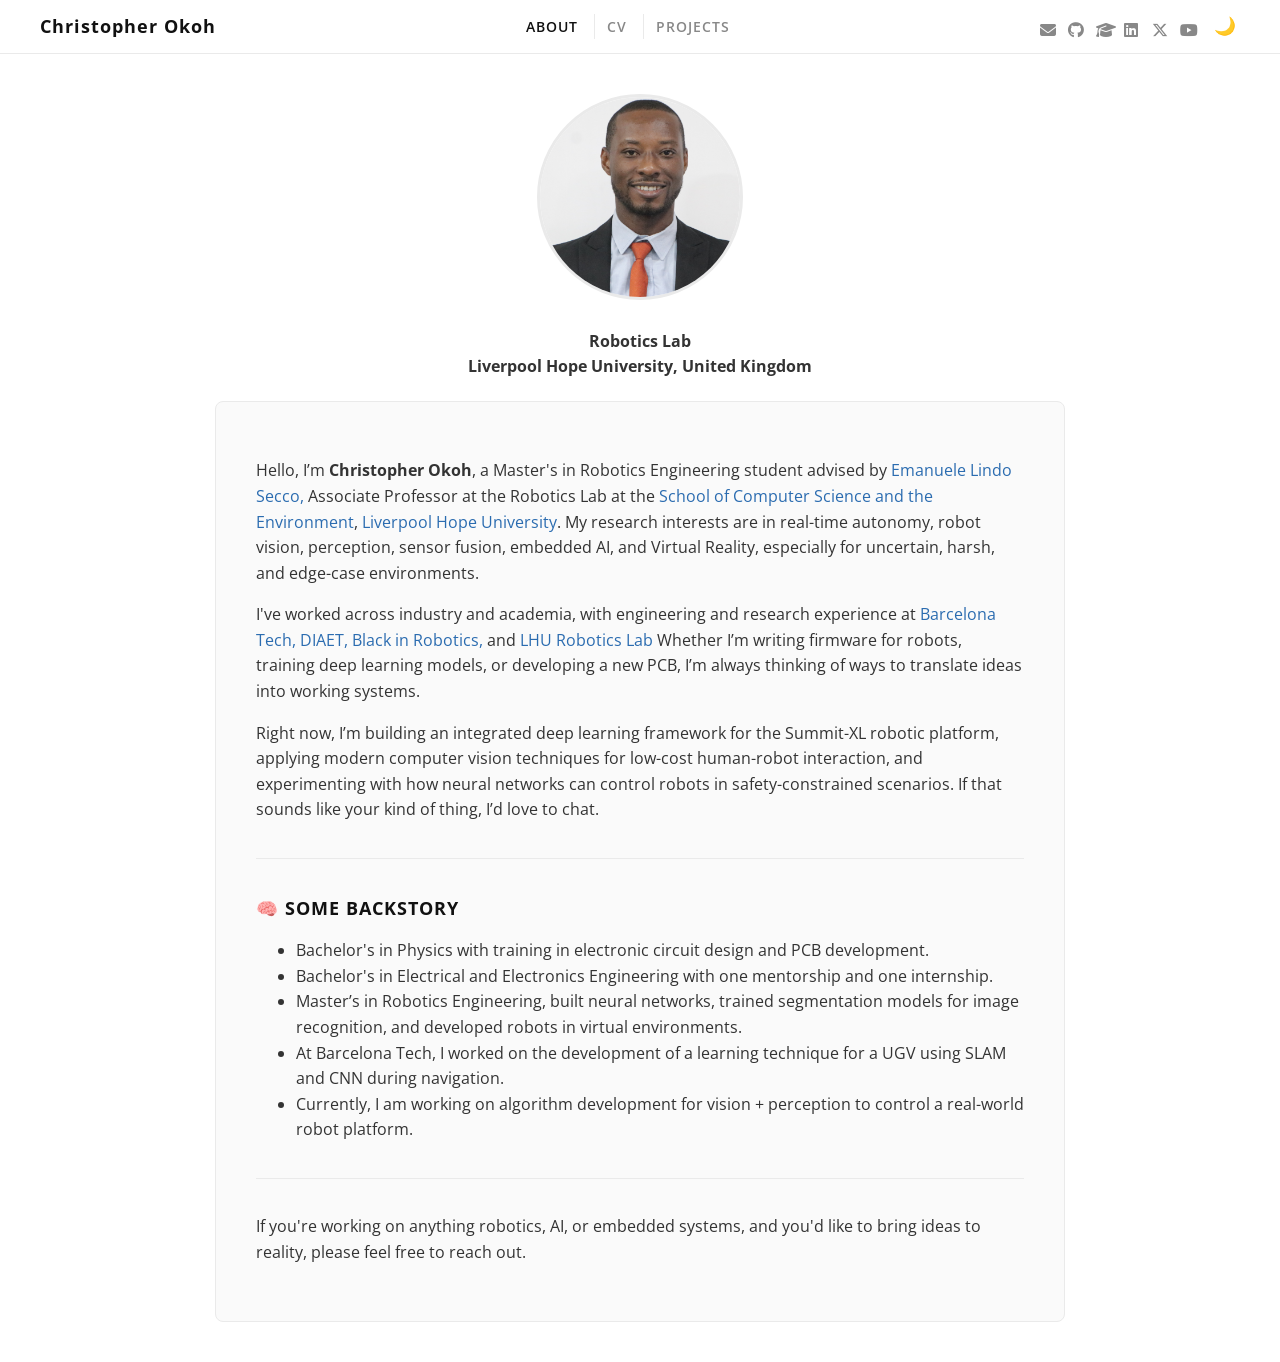
==== commit f1ab508c: "Update index.html" ====
--- a/index.html
+++ b/index.html
@@ -53,7 +53,7 @@
                 <p>
                     Hello, I’m <strong>Christopher Okoh</strong>, a Master's in Robotics Engineering student advised by <a href="https://profiles.hope.ac.uk/seccoe" style="text-decoration: none; border-bottom: none;" onmouseover="this.style.textDecoration='underline';" onmouseout="this.style.textDecoration='none';">Emanuele Lindo Secco,</a> Associate Professor at the Robotics Lab at the <a href="https://www.hope.ac.uk/computerscienceandtheenvironment/" style="text-decoration: none; border-bottom: none;" onmouseover="this.style.textDecoration='underline';" onmouseout="this.style.textDecoration='none';">School of Computer Science and the Environment</a>, <a href="https://www.hope.ac.uk/" style="text-decoration: none; border-bottom: none;" onmouseover="this.style.textDecoration='underline';" onmouseout="this.style.textDecoration='none';">Liverpool Hope University</a>.  My research interests are in real-time autonomy, robot vision, perception, sensor fusion, embedded AI, and Virtual Reality, especially for uncertain, harsh, and edge-case environments.
                 <p>
-                    I've worked across industry and academia, with engineering and research experience at <strong>Barcelona Tech, DIAET, Black in Robotics, CiTech Automation,</strong> and <strong>LHU.</strong> Whether I’m writing firmware for robots, training deep learning models, or developing a new PCB, I’m always thinking of ways to translate ideas into working systems.
+                    I've worked across industry and academia, with engineering and research experience at <a href="https://www.iri.upc.edu/workshops/RoboticsAISummerSchool2022/" style="text-decoration: none; border-bottom: none;" onmouseover="this.style.textDecoration='underline';" onmouseout="this.style.textDecoration='none';">Barcelona Tech,</a> <a href="https://dufitekinstitute.com/" style="text-decoration: none; border-bottom: none;" onmouseover="this.style.textDecoration='underline';" onmouseout="this.style.textDecoration='none';">DIAET,</a> <a href="https://blackinrobotics.org/" style="text-decoration: none; border-bottom: none;" onmouseover="this.style.textDecoration='underline';" onmouseout="this.style.textDecoration='none';">Black in Robotics,</a> and <a href="https://www.hope.ac.uk/studyathope/schools/schoolofcomputerscienceandtheenvironment/facilities/" style="text-decoration: none; border-bottom: none;" onmouseover="this.style.textDecoration='underline';" onmouseout="this.style.textDecoration='none';">LHU Robotics Lab</a> Whether I’m writing firmware for robots, training deep learning models, or developing a new PCB, I’m always thinking of ways to translate ideas into working systems.
                 </p>
                 <p>
                     Right now, I’m building an integrated deep learning framework for the Summit-XL robotic platform, applying modern computer vision techniques for low-cost human-robot interaction, and experimenting with how neural networks can control robots in safety-constrained scenarios. If that sounds like your kind of thing, I’d love to chat.
--- a/style.css
+++ b/style.css
@@ -804,7 +804,7 @@
 }*/
 
 /* 2-Column Grid Wrapper */
-.projects-grid {
+/*.projects-grid {
     display: flex;
     flex-direction: column;
     gap: 32px;                            
@@ -813,16 +813,17 @@
     padding: 20px 0;
 }
 
-/* Individual Card Setup */
+/* Card Container: 2-Column Side-by-Side Layout */
 .project-card {
-    display: grid;
-    grid-direction-columns: 1fr 1fr;
-    gap: 24px;
-    align-items: center;
+    display: flex;
+    flex-direction: row; /* Aligns Video (Left) and Content (Right) side-by-side */
+    align-items: stretch;
     border: 1px solid #E2E8F0;
     border-radius: 6px;
     background-color: #FFFFFF;
     overflow: hidden;
+    max-width: 1500px;
+    margin: 20px auto;
     box-shadow: 0 1px 3px rgba(0, 0, 0, 0.05);
 }
 
@@ -830,7 +831,16 @@
 .video-container {
     position: relative;
     width: 100%;
-    padding-top: 56.25%; /* 16:9 Aspect Ratio */
+    padding-top: 50.25%; /* 16:9 Aspect Ratio */
+    background-color: #000;
+}
+
+/* Left Column: Video Wrapper (50% Width) */
+.video-container {
+    flex: 1; /* Takes 50% width */
+    min-width: 0;
+    position: relative;
+    padding-top: 56.25%; /* Keeps 16:9 ratio when width is 50% */
     background-color: #000;
 }
 
@@ -843,16 +853,17 @@
     border: none;
 }
 
-/* Description Box */
+/* Right Column: Description Box (50% Width) */
 .project-content {
+    flex: 1; /* Takes remaining 50% width */
     padding: 24px;
     display: flex;
     flex-direction: column;
-    flex-grow: 1; /* Keeps card heights balanced */
-    border-top: 1px solid #E2E8F0;
-}
-
-/* Date */
+    justify-content: center;
+    border-left: 1px solid #E2E8F0; /* Clean dividing line */
+}
+
+/* Typography & Tag Styles */
 .project-date {
     font-size: 0.75rem;
     color: #94A3B8;
@@ -862,30 +873,28 @@
     font-weight: 500;
 }
 
-/* Title */
 .project-title {
-    font-size: 1.15rem;
+    font-size: 1.1rem;
     font-weight: 800;
-    color: #1E293B;
+    color: #0F172A;
     letter-spacing: 0.5px;
     text-transform: uppercase;
-    margin: 0 0 10px 0;
-}
-
-/* Description Text */
+    margin: 0 0 16px 0;
+    line-height: 1.3;
+}
+
 .project-description {
     font-size: 0.92rem;
     line-height: 1.6;
     color: #475569;
     margin-bottom: 20px;
-    flex-grow: 1; /* Pushes the tags to the bottom of the card */
-}
-
-/* Tags Layout */
+}
+
 .project-tags {
     display: flex;
     flex-wrap: wrap;
     gap: 8px;
+    margin-top: auto; /* Pushes tags to the bottom */
 }
 
 .tag {
@@ -900,9 +909,19 @@
     background-color: #F8FAFC;
 }
 
-/* Mobile Responsiveness (Stacks into 1 column on mobile screens) */
+/* Mobile Responsiveness: Stacks vertically on smaller screens */
 @media (max-width: 768px) {
-    .projects-grid {
-        grid-template-columns: 1fr;
-    }
-}
+    .project-card {
+        flex-direction: column;
+    }
+    
+    .video-container {
+        width: 100%;
+        padding-top: 56.25%; /* Full 16:9 ratio on mobile */
+    }
+
+    .project-content {
+        border-left: none;
+        border-top: 1px solid #E2E8F0;
+    }
+}
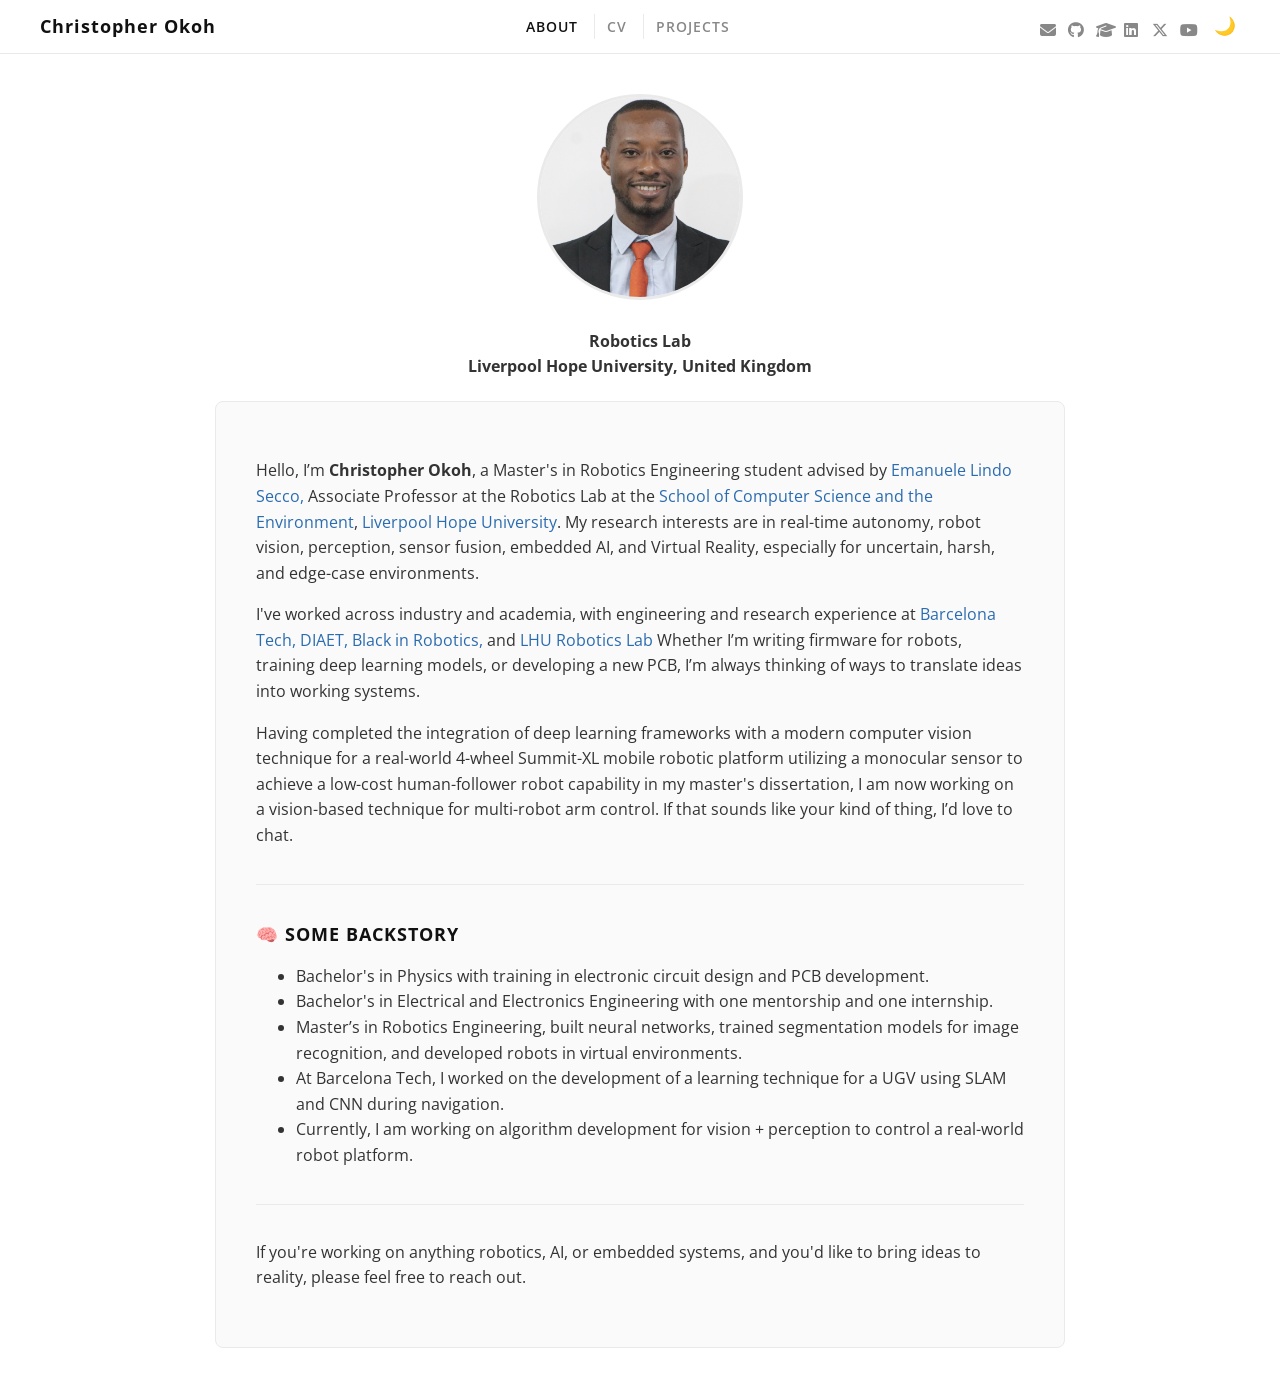
==== commit d3818049: "Update index.html" ====
--- a/index.html
+++ b/index.html
@@ -56,7 +56,7 @@
                     I've worked across industry and academia, with engineering and research experience at <a href="https://www.iri.upc.edu/workshops/RoboticsAISummerSchool2022/" style="text-decoration: none; border-bottom: none;" onmouseover="this.style.textDecoration='underline';" onmouseout="this.style.textDecoration='none';">Barcelona Tech,</a> <a href="https://dufitekinstitute.com/" style="text-decoration: none; border-bottom: none;" onmouseover="this.style.textDecoration='underline';" onmouseout="this.style.textDecoration='none';">DIAET,</a> <a href="https://blackinrobotics.org/" style="text-decoration: none; border-bottom: none;" onmouseover="this.style.textDecoration='underline';" onmouseout="this.style.textDecoration='none';">Black in Robotics,</a> and <a href="https://www.hope.ac.uk/studyathope/schools/schoolofcomputerscienceandtheenvironment/facilities/" style="text-decoration: none; border-bottom: none;" onmouseover="this.style.textDecoration='underline';" onmouseout="this.style.textDecoration='none';">LHU Robotics Lab</a> Whether I’m writing firmware for robots, training deep learning models, or developing a new PCB, I’m always thinking of ways to translate ideas into working systems.
                 </p>
                 <p>
-                    Right now, I’m building an integrated deep learning framework for the Summit-XL robotic platform, applying modern computer vision techniques for low-cost human-robot interaction, and experimenting with how neural networks can control robots in safety-constrained scenarios. If that sounds like your kind of thing, I’d love to chat.
+                    Having completed the integration of deep learning frameworks with a modern computer vision technique for a real-world 4-wheel Summit-XL mobile robotic platform utilizing a monocular sensor to achieve a low-cost human-follower robot capability in my master's dissertation, I am now working on a vision-based technique for multi-robot arm control. If that sounds like your kind of thing, I’d love to chat.
                 </p>
             </div>
 
